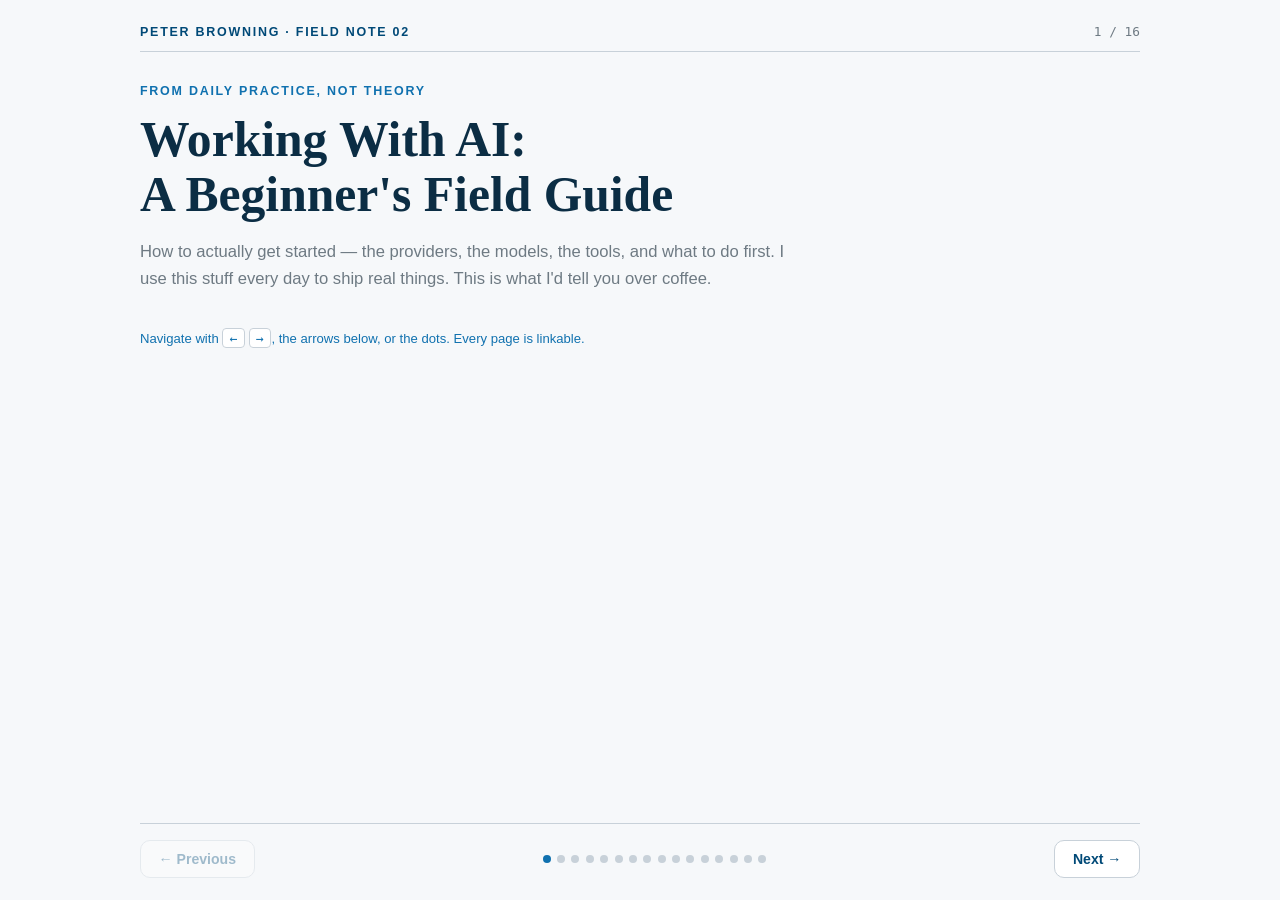
==== field-notes/ai-beginners-guide/index.html @ 6264107b "Publish Field Note 02: Working With AI — A Beginner's Field Guide Interactive 16-page deck (prev/nex" ====
<!DOCTYPE html>
<html lang="en">
<head>
<meta charset="utf-8">
<meta name="viewport" content="width=device-width, initial-scale=1">
<title>Working With AI: A Beginner's Field Guide — Peter Browning</title>
<meta name="description" content="How to actually get started with AI — providers, model tiers, tokens, apps vs IDEs, context, and a real vibe-coded example you can follow along with.">
<style>
  :root {
    /* infographic-decks skill palette */
    --blue-deep: #004977; --blue-ink: #0B2D44; --blue-mid: #123B5C;
    --blue-bright: #1071AF; --blue-wash: #E9F1F7;
    --gray-ink: #333B41; --gray-muted: #6E7A83; --gray-line: #DDE3E8;
    --gray-line-strong: #C8D1D9; --gray-soft: #F6F8FA; --white: #fff;
    --good-fg: #2F6C43; --good-bg: #EAF2EC; --bad-fg: #9C3B31; --bad-bg: #F7ECEA;
    --shadow: 0 18px 50px rgba(11,45,68,.1);
  }
  * { box-sizing: border-box; margin: 0; padding: 0; }
  body { font-family: "Segoe UI", "Helvetica Neue", Helvetica, Arial, sans-serif; color: var(--gray-ink); background: var(--gray-soft); min-height: 100vh; display: flex; flex-direction: column; }
  .concept-banner { background: var(--blue-deep); color: #fff; text-align: center; font-size: .72rem; letter-spacing: .12em; text-transform: uppercase; padding: .4rem; }
  .deck { flex: 1; display: flex; flex-direction: column; max-width: 1040px; width: 100%; margin: 0 auto; padding: 1.5rem 1.25rem 0; }
  .deck-head { display: flex; justify-content: space-between; align-items: baseline; border-bottom: 1px solid var(--gray-line-strong); padding-bottom: .75rem; }
  .deck-head .series { font-size: .78rem; letter-spacing: .14em; text-transform: uppercase; color: var(--blue-deep); font-weight: 600; }
  .deck-head .counter { font-family: Consolas, "SFMono-Regular", monospace; font-size: .8rem; color: var(--gray-muted); }
  .stage { flex: 1; position: relative; padding: 2rem 0 1.5rem; }
  .slide { display: none; animation: rise .35s ease; }
  .slide.active { display: block; }
  @keyframes rise { from { opacity: 0; transform: translateY(10px); } to { opacity: 1; transform: none; } }
  .kicker { font-size: .78rem; letter-spacing: .14em; text-transform: uppercase; color: var(--blue-bright); font-weight: 700; margin-bottom: .85rem; }
  h1 { font-family: Georgia, "Times New Roman", serif; font-size: clamp(2rem, 5vw, 3.1rem); line-height: 1.12; color: var(--blue-ink); max-width: 800px; }
  h2 { font-family: Georgia, "Times New Roman", serif; font-size: clamp(1.45rem, 3.2vw, 2.1rem); color: var(--blue-ink); margin-bottom: 1rem; }
  h3 { color: var(--blue-mid); font-size: 1rem; }
  p { line-height: 1.62; }
  .lede { font-size: 1.04rem; color: var(--gray-muted); max-width: 660px; margin-top: 1rem; }
  .body { font-size: .95rem; max-width: 680px; margin-top: .8rem; }
  .hint { margin-top: 2.2rem; font-size: .82rem; color: var(--blue-bright); }
  .hint kbd { border: 1px solid var(--gray-line-strong); border-radius: 4px; padding: .1rem .4rem; background: #fff; font-family: Consolas, monospace; }
  .aside { margin-top: 1.4rem; max-width: 680px; background: var(--blue-wash); border-left: 4px solid var(--blue-bright); border-radius: 0 10px 10px 0; padding: .95rem 1.15rem; font-size: .9rem; line-height: 1.6; }
  .placeholder { margin-top: 1.2rem; border: 2px dashed var(--gray-line-strong); border-radius: 10px; background: #fff; color: var(--gray-muted); font-size: .78rem; letter-spacing: .06em; text-transform: uppercase; text-align: center; padding: 2.2rem 1rem; max-width: 680px; }

  .agenda { display: grid; grid-template-columns: repeat(auto-fill, minmax(280px, 1fr)); gap: .6rem; margin-top: 1.4rem; list-style: none; }
  .agenda li { display: flex; gap: .7rem; align-items: baseline; background: #fff; border: 1px solid var(--gray-line); border-radius: 10px; padding: .7rem .85rem; font-size: .9rem; }
  .agenda .n { font-family: Consolas, monospace; color: var(--blue-bright); font-size: .78rem; }
  .badge { margin-left: auto; flex-shrink: 0; font-size: .62rem; letter-spacing: .08em; text-transform: uppercase; color: var(--blue-deep); background: var(--blue-wash); border-radius: 20px; padding: .2rem .55rem; font-weight: 700; }

  .cards { display: grid; grid-template-columns: repeat(auto-fit, minmax(220px, 1fr)); gap: .9rem; margin-top: 1.2rem; }
  .card { background: #fff; border: 1px solid var(--gray-line); border-radius: 12px; padding: 1.05rem 1.15rem; box-shadow: var(--shadow); }
  .card h3 { margin-bottom: .4rem; }
  .card p { font-size: .84rem; color: var(--gray-muted); line-height: 1.55; }
  .card .models { font-family: Consolas, monospace; font-size: .74rem; color: var(--blue-bright); margin-bottom: .5rem; }
  .card .ic { width: 30px; height: 30px; margin-bottom: .55rem; fill: none; stroke: var(--blue-deep); stroke-width: 1.7; stroke-linecap: round; stroke-linejoin: round; }
  .wordmark { display: inline-block; margin-bottom: .5rem; padding: .3rem .7rem; border-radius: 8px; font-weight: 800; font-size: .82rem; letter-spacing: .06em; }
  .wordmark.others { background: var(--blue-wash); color: var(--blue-deep); }
  .logo-img { display: block; margin: .45rem 0 .9rem; }
  .logo-img.anthropic { height: 16px; }
  .logo-img.openai { height: 27px; }

  .twocol { display: grid; grid-template-columns: 1fr 1fr; gap: 1.1rem; margin-top: 1.2rem; }
  @media (max-width: 720px) { .twocol { grid-template-columns: 1fr; } }
  .list-panel { background: #fff; border: 1px solid var(--gray-line); border-radius: 12px; padding: 1rem 1.2rem; }
  .list-panel h3 { margin-bottom: .6rem; }
  .list-panel ul { margin-left: 1.05rem; }
  .list-panel li { font-size: .87rem; line-height: 1.55; margin-bottom: .5rem; }

  table.tiers { width: 100%; max-width: 760px; margin-top: 1.2rem; border-collapse: collapse; background: #fff; border-radius: 12px; overflow: hidden; box-shadow: var(--shadow); }
  .tiers th, .tiers td { padding: .75rem .9rem; text-align: left; font-size: .86rem; border-bottom: 1px solid var(--gray-line); }
  .tiers th { background: var(--blue-ink); color: #fff; font-size: .74rem; letter-spacing: .08em; text-transform: uppercase; }
  .tiers td:first-child { font-weight: 700; color: var(--blue-mid); white-space: nowrap; }
  .tiers .m { font-family: Consolas, monospace; font-size: .8rem; }
  .tiers small { display: block; color: var(--gray-muted); font-size: .72rem; margin-top: .15rem; }

  .gauges { display: grid; grid-template-columns: repeat(3, 1fr); gap: 1rem; max-width: 700px; margin-top: 1.4rem; }
  @media (max-width: 640px) { .gauges { grid-template-columns: 1fr; } }
  .gauge { background: #fff; border: 1px solid var(--gray-line); border-radius: 12px; padding: 1rem; text-align: center; }
  .gauge .bar { height: 10px; border-radius: 6px; background: var(--gray-line); overflow: hidden; margin: .7rem 0 .5rem; }
  .gauge .bar i { display: block; height: 100%; background: var(--blue-bright); }
  .gauge strong { font-size: .88rem; color: var(--blue-mid); }
  .gauge small { color: var(--gray-muted); font-size: .74rem; }

  .plans { display: grid; grid-template-columns: 1fr 1fr; gap: 1.1rem; margin-top: 1.3rem; max-width: 760px; }
  @media (max-width: 680px) { .plans { grid-template-columns: 1fr; } }
  .plan-col { background: #fff; border: 1px solid var(--gray-line); border-radius: 14px; overflow: hidden; box-shadow: var(--shadow); }
  .plan-col > header { background: var(--blue-ink); color: #fff; padding: .65rem 1.1rem; font-weight: 700; font-size: .9rem; }
  .plan { display: flex; justify-content: space-between; align-items: baseline; gap: .8rem; padding: .85rem 1.1rem; border-top: 1px solid var(--gray-line); }
  .plan:first-of-type { border-top: none; }
  .plan .nm { font-weight: 700; color: var(--blue-mid); font-size: .9rem; }
  .plan .nm small { display: block; font-weight: 400; color: var(--gray-muted); font-size: .74rem; margin-top: .1rem; }
  .plan .pr { font-family: Georgia, serif; font-size: 1.3rem; color: var(--blue-deep); white-space: nowrap; }
  .plan .pr small { font-size: .7rem; color: var(--gray-muted); font-family: "Segoe UI", sans-serif; }
  .plan.hot { background: var(--blue-wash); }
  .plans-cap { max-width: 760px; margin-top: .6rem; color: var(--gray-muted); font-size: .74rem; }

  .ide { max-width: 720px; margin-top: 1.3rem; border: 1px solid var(--gray-line-strong); border-radius: 12px; overflow: hidden; background: #fff; box-shadow: var(--shadow); font-size: .72rem; }
  .ide-bar { display: flex; align-items: center; gap: .45rem; background: var(--blue-ink); padding: .5rem .8rem; color: #B9CBD9; }
  .ide-bar i { width: 10px; height: 10px; border-radius: 50%; background: #3E5A73; }
  .ide-bar span { margin-left: .4rem; }
  .ide-body { display: grid; grid-template-columns: 130px 1fr 190px; min-height: 210px; }
  @media (max-width: 680px) { .ide-body { grid-template-columns: 1fr; } }
  .ide-side { background: var(--gray-soft); border-right: 1px solid var(--gray-line); padding: .7rem; }
  .ide-side b { display: block; color: var(--gray-muted); font-size: .62rem; letter-spacing: .08em; margin-bottom: .5rem; }
  .ide-side i { display: block; height: 8px; border-radius: 4px; background: var(--gray-line-strong); margin-bottom: .45rem; }
  .ide-code { padding: .8rem .9rem; }
  .ide-code i { display: block; height: 8px; border-radius: 4px; margin-bottom: .5rem; background: var(--gray-line); }
  .ide-code i.b { background: var(--blue-bright); opacity: .55; }
  .ide-code i.d { background: var(--blue-deep); opacity: .45; }
  .ide-ai { border-left: 1px solid var(--gray-line); padding: .7rem .8rem; background: var(--blue-wash); }
  .ide-ai b { display: block; color: var(--blue-deep); font-size: .64rem; letter-spacing: .08em; margin-bottom: .55rem; }
  .ide-ai .bub { border-radius: 8px; padding: .45rem .55rem; font-size: .66rem; line-height: 1.45; margin-bottom: .45rem; background: #fff; border: 1px solid var(--gray-line); }
  .ide-ai .bub.you { background: var(--blue-deep); color: #fff; border: none; }
  .ide-cap { max-width: 720px; margin-top: .55rem; color: var(--gray-muted); font-size: .74rem; }

  .proscons { display: grid; grid-template-columns: 1fr 1fr; gap: 1.1rem; margin-top: 1.2rem; }
  @media (max-width: 720px) { .proscons { grid-template-columns: 1fr; } }
  .pc { background: #fff; border: 1px solid var(--gray-line); border-radius: 12px; overflow: hidden; }
  .pc header { background: var(--blue-ink); color: #fff; padding: .6rem 1rem; font-size: .85rem; font-weight: 700; }
  .pc ul { list-style: none; padding: .8rem 1rem; }
  .pc li { font-size: .84rem; line-height: 1.5; padding-left: 1.2rem; position: relative; margin-bottom: .45rem; }
  .pc li.plus::before { content: "+"; position: absolute; left: 0; color: var(--good-fg); font-weight: 800; }
  .pc li.minus::before { content: "−"; position: absolute; left: 0; color: var(--bad-fg); font-weight: 800; }

  .check { list-style: none; margin-top: 1.3rem; max-width: 640px; counter-reset: c; }
  .check li { counter-increment: c; display: flex; gap: .9rem; align-items: flex-start; background: #fff; border: 1px solid var(--gray-line); border-radius: 12px; padding: .9rem 1.05rem; margin-bottom: .6rem; }
  .check li::before { content: counter(c); flex-shrink: 0; width: 1.7rem; height: 1.7rem; border-radius: 50%; background: var(--blue-deep); color: #fff; display: grid; place-items: center; font-size: .82rem; font-weight: 700; }
  .check strong { display: block; font-size: .92rem; color: var(--blue-mid); }
  .check small { color: var(--gray-muted); font-size: .8rem; line-height: 1.5; }

  .demo { display: grid; grid-template-columns: 1fr 1fr; gap: 1rem; margin-top: 1.2rem; }
  @media (max-width: 760px) { .demo { grid-template-columns: 1fr; } }
  .prompt-box { border-radius: 12px; border: 1px solid var(--gray-line); background: #fff; overflow: hidden; }
  .prompt-box header { padding: .55rem .9rem; font-size: .72rem; letter-spacing: .1em; text-transform: uppercase; font-weight: 700; }
  .prompt-box.weak header { background: var(--bad-bg); color: var(--bad-fg); }
  .prompt-box.strong header { background: var(--good-bg); color: var(--good-fg); }
  .prompt-box .msg { padding: .75rem .95rem; font-size: .84rem; line-height: 1.55; border-top: 1px solid var(--gray-line); }
  .prompt-box .msg.user { font-family: Consolas, monospace; background: var(--gray-soft); font-size: .78rem; }
  .prompt-box .msg .who { display: block; font-size: .64rem; letter-spacing: .1em; text-transform: uppercase; color: var(--gray-muted); margin-bottom: .3rem; }
  .annot { font-size: .78rem; color: var(--blue-bright); padding: .5rem .95rem .8rem; }

  .doorways { display: grid; grid-template-columns: 1fr 1fr; gap: 1rem; margin-top: 1.4rem; }
  @media (max-width: 720px) { .doorways { grid-template-columns: 1fr; } }
  .doorway { background: var(--blue-ink); color: #fff; border-radius: 14px; padding: 1.15rem 1.3rem; }
  .doorway .tag { font-size: .62rem; letter-spacing: .12em; text-transform: uppercase; color: #9fc1d8; }
  .doorway h3 { color: #fff; margin: .3rem 0 .4rem; }
  .doorway p { font-size: .84rem; line-height: 1.55; color: #d3dfe8; }
  .doorway .go { display: inline-block; margin-top: .55rem; color: #fff; font-weight: 700; font-size: .82rem; text-decoration: none; border-bottom: 1px solid var(--blue-bright); }

  .deck-nav { display: flex; align-items: center; justify-content: space-between; gap: 1rem; padding: 1rem 0 1.4rem; border-top: 1px solid var(--gray-line-strong); }
  .deck-nav button { font: inherit; font-size: .88rem; font-weight: 600; color: var(--blue-deep); background: #fff; border: 1px solid var(--gray-line-strong); border-radius: 10px; padding: .6rem 1.1rem; cursor: pointer; }
  .deck-nav button:hover { border-color: var(--blue-bright); }
  .deck-nav button:disabled { opacity: .35; cursor: default; }
  .dots { display: flex; gap: .4rem; flex-wrap: wrap; }
  .dots i { width: 8px; height: 8px; border-radius: 50%; background: var(--gray-line-strong); cursor: pointer; }
  .dots i.on { background: var(--blue-bright); }
</style>
</head>
<body>

<div class="deck">
  <div class="deck-head">
    <span class="series"><a href="/" style="color:inherit;text-decoration:none;">Peter Browning</a> · Field Note 02</span>
    <span class="counter"><span id="cur">1</span> / <span id="total">13</span></span>
  </div>

  <div class="stage">

    <!-- 1 · Cover -->
    <section class="slide active">
      <div class="kicker">From daily practice, not theory</div>
      <h1>Working With AI:<br>A Beginner's Field Guide</h1>
      <p class="lede">How to actually get started — the providers, the models, the tools,
      and what to do first. I use this stuff every day to ship real things. This is
      what I'd tell you over coffee.</p>
      <p class="hint">Navigate with <kbd>←</kbd> <kbd>→</kbd>, the arrows below, or the dots. Every page is linkable.</p>
    </section>

    <!-- 2 · Who this is for -->
    <section class="slide">
      <div class="kicker">Before we start</div>
      <h2>Who this is for</h2>
      <p class="body">Unless you've been living under a rock, you already know roughly
      what AI and large language models are. We're skipping that. This guide is about
      <strong>getting started</strong>: maybe you're a product owner who wants to learn
      to vibe code, or you're just curious whether AI can take a few routine chores off
      your plate. Providers, models, tools, first steps — covered.</p>
      <div class="aside">
        Fair warning: this is my experience, not a certification. I'm not a pro — I'm a
        product guy who started using AI daily and ended up shipping real software with
        it. I'm writing down what I learned because the answer to "where do I start?"
        shouldn't take months to find. It took me months.
      </div>
    </section>

    <!-- 2b · The map -->
    <section class="slide">
      <div class="kicker">What's ahead</div>
      <h2>The map</h2>
      <p class="lede">Eleven short topics, ending with a real worked example. Four of them
      open doors to deeper dives — published separately as this series grows.</p>
      <ul class="agenda">
        <li><span class="n">01</span> What can you even do with AI?</li>
        <li><span class="n">02</span> What I've personally used it for</li>
        <li><span class="n">03</span> Providers &amp; their apps</li>
        <li><span class="n">04</span> Models come in tiers</li>
        <li><span class="n">05</span> Tokens are the gasoline</li>
        <li><span class="n">06</span> What it costs to play</li>
        <li><span class="n">07</span> The app, or the toolbox (IDE)</li>
        <li><span class="n">08</span> What you need to start</li>
        <li><span class="n">09</span> Context is the whole game <span class="badge">deep dive</span></li>
        <li><span class="n">10</span> The operator matters more <span class="badge">deep dive ×2</span></li>
        <li><span class="n">11</span> Vibe coding — with a real example <span class="badge">deep dive</span></li>
      </ul>
    </section>

    <!-- 3 · What can you do -->
    <section class="slide">
      <div class="kicker">The obvious first question</div>
      <h2>"What can I even do with AI?"</h2>
      <div class="cards">
        <div class="card">
          <svg class="ic" viewBox="0 0 24 24"><rect x="3" y="4" width="18" height="16" rx="2"/><path d="M3 9h18M7 6.5h.01M10 6.5h.01"/></svg>
          <h3>Build your own app or website</h3><p>From a simple page to genuinely complex software — without waiting on anyone.</p></div>
        <div class="card">
          <svg class="ic" viewBox="0 0 24 24"><rect x="5" y="7" width="14" height="11" rx="2"/><path d="M9 11h.01M15 11h.01M9 15h6M12 7V4M8 4h8"/></svg>
          <h3>Create agents with skills</h3><p>Teach AI your rules and let it run specific, complex tasks on its own.</p></div>
        <div class="card">
          <svg class="ic" viewBox="0 0 24 24"><path d="M4 20V10M10 20V4M16 20v-8M21 20H3"/></svg>
          <h3>Analysis and decks</h3><p>Detailed analysis, drafted documents, and presentation decks with precision.</p></div>
        <div class="card">
          <svg class="ic" viewBox="0 0 24 24"><path d="M3 12a9 9 0 1 0 3-6.7M3 4v5h5"/></svg>
          <h3>Automate the routine</h3><p>The small recurring stuff you do every week is exactly what it eats first.</p></div>
      </div>
      <p class="body">The possibilities really are endless. All you need is an idea and
      some curiosity, and you can get good at this faster than you'd expect.</p>
    </section>

    <!-- 4 · What I've used it for -->
    <section class="slide">
      <div class="kicker">Receipts</div>
      <h2>What I've personally used it for</h2>
      <div class="twocol">
        <div class="list-panel">
          <h3>At work</h3>
          <ul>
            <li>Working, near-production-grade prototypes in <strong>days</strong> — instead of waiting months for engineering capacity just to get real user feedback</li>
            <li>Live experiments on complex use cases in user-facing apps</li>
            <li>Automated software release notes straight from Jira tickets</li>
            <li>An agent that writes Jira stories off a prototype</li>
            <li>An estimator agent that sizes new work against similar completed work</li>
            <li>Interactive presentations and training guides you can attach to an email</li>
            <li>Reverse-engineering legacy logic and calculations — saving real development time</li>
          </ul>
        </div>
        <div class="list-panel">
          <h3>At home</h3>
          <ul>
            <li>Built <strong>FlowIt</strong>, a personal product-ops app that keeps me focused on what actually matters</li>
            <li>Built and shipped <strong>Exile Forge</strong>, a live game-economy advisor with real market data</li>
            <li>This guide you're reading — built with the same AI it teaches</li>
          </ul>
        </div>
      </div>
      <p class="body">None of that required me to be an engineer. And honestly? It's
      <em>easy</em> to get started. That's the part people don't believe until they try.</p>
    </section>

    <!-- 5 · Providers -->
    <section class="slide">
      <div class="kicker">The players</div>
      <h2>Two core providers, plus a chasing pack</h2>
      <div class="cards">
        <div class="card"><img class="logo-img anthropic" src="assets/anthropic-logo.svg" alt="Anthropic"><div class="models">app: Claude</div><p>One of the two core players. Their models power everything I've built this year.</p></div>
        <div class="card"><img class="logo-img openai" src="assets/openai-logo.svg" alt="OpenAI"><div class="models">app: ChatGPT</div><p>The other core player, and the household name most people meet first.</p></div>
        <div class="card"><span class="wordmark others">+ THE FIELD</span><h3>The second bucket</h3><div class="models">Google Gemini · xAI Grok</div><p>Capable and improving fast — just not where I'd point a beginner today.</p></div>
      </div>
      <div class="aside">
        The competition from China is real, too: Moonshot's open-weights
        <strong>Kimi K3</strong> debuted at #3 on the leaderboards this summer, right
        behind the two US frontier models. Worth knowing; not where you start.
      </div>
      <p class="body">Both camps have fans who will lobby you hard. Both are highly
      capable, with their own pros and cons. My recommendation: <strong>just pick
      one.</strong> If you get into it, try the other. Maybe you keep both, maybe one
      wins you over. Either way they update constantly, so a little curiosity about
      what's new goes a long way. This guide focuses on these two.</p>
    </section>

    <!-- 6 · Model tiers -->
    <section class="slide">
      <div class="kicker">Not all models are equal</div>
      <h2>Models come in tiers</h2>
      <p class="body">Every provider ships a lineup, and it helps to know the shape of it.
      Oversimplifying on purpose: there's a <strong>frontier</strong> model (the premier
      brain), a <strong>mid-tier</strong>, and <strong>efficient</strong> models for
      everyday work. Different tools for different jobs — the smaller ones are still
      highly capable.</p>
      <table class="tiers">
        <tr><th>Tier</th><th>Anthropic</th><th>OpenAI</th></tr>
        <tr>
          <td>Frontier</td>
          <td class="m">Fable 5<small>Mythos 5 is its restricted-access sibling — same underlying model, available only to approved organizations</small></td>
          <td class="m">GPT-5.6 Sol</td>
        </tr>
        <tr><td>Mid-tier</td><td class="m">Opus</td><td class="m">GPT-5.6 Terra</td></tr>
        <tr><td>Everyday / fast</td><td class="m">Sonnet · Haiku</td><td class="m">GPT-5.6 Luna</td></tr>
      </table>
      <p class="body"><small style="color:var(--gray-muted)">Accurate as of August 2026.
      The names on this table will age; the tier idea won't.</small></p>
    </section>

    <!-- 7 · Tokens -->
    <section class="slide">
      <div class="kicker">Why the tiers matter</div>
      <h2>Tokens are the gasoline</h2>
      <p class="body">Think of it like gas in a car: more horsepower usually burns more
      fuel. Same deal with AI. Bigger models need more compute, which means more energy,
      which means more cost. The unit you're burning is called a <strong>token</strong>,
      and you spend them every time you use AI. Frontier models chew through your plan's
      limits much faster than the everyday ones.</p>
      <div class="gauges">
        <div class="gauge"><strong>Everyday model</strong><div class="bar"><i style="width:22%"></i></div><small>Sips tokens. Great daily driver.</small></div>
        <div class="gauge"><strong>Mid-tier</strong><div class="bar"><i style="width:55%"></i></div><small>More muscle, moderate burn.</small></div>
        <div class="gauge"><strong>Frontier</strong><div class="bar"><i style="width:92%"></i></div><small>The V8. Save it for hard problems.</small></div>
      </div>
      <p class="body">Knowing how much horsepower the job actually needs is how you get
      things done efficiently. That's genuinely all you need to know for now — the rest
      comes with use.</p>
    </section>

    <!-- 8 · Plans -->
    <section class="slide">
      <div class="kicker">The money question</div>
      <h2>What it costs to play</h2>
      <p class="body">Both providers run subscriptions. There's a free tier, but if you
      want to do anything meaningful, the real starting line is the
      <strong>$20/month plan</strong>. Plans scale up to around $200 for max tiers —
      that's for heavy, daily users. For 90% of people, $20 is all you need.</p>
      <div class="plans">
        <div class="plan-col">
          <header>Claude (Anthropic)</header>
          <div class="plan hot"><span class="nm">Pro<small>Start here — the everyday plan</small></span><span class="pr">$20<small>/mo</small></span></div>
          <div class="plan"><span class="nm">Max<small>Heavy, daily users only</small></span><span class="pr">$100–200<small>/mo</small></span></div>
        </div>
        <div class="plan-col">
          <header>ChatGPT (OpenAI)</header>
          <div class="plan hot"><span class="nm">Plus<small>Start here — the everyday plan</small></span><span class="pr">$20<small>/mo</small></span></div>
          <div class="plan"><span class="nm">Pro<small>Heavy, daily users only</small></span><span class="pr">$200<small>/mo</small></span></div>
        </div>
      </div>
      <p class="plans-cap">Prices verified August 2026 — both providers also have free tiers worth trying first. Check their current pricing pages before subscribing.</p>
      <p class="body">Twenty bucks for a tireless assistant that can code, analyze, and
      draft. I've spent more on worse.</p>
    </section>

    <!-- 9 · App vs IDE -->
    <section class="slide">
      <div class="kicker">Two ways in</div>
      <h2>The app, or the toolbox</h2>
      <p class="body">The chat apps — Claude and ChatGPT — are one way in, and where most
      people should start. But here's where it gets a little techy. Developers live in
      something called an <strong>IDE</strong> — an integrated development environment.
      If you passed a pickup truck with a toolbox on the back, you'd guess there's a
      hammer, a drill, and a level inside. An IDE is that toolbox for building software:
      one app that gathers the tools, including direct connections to AI models from
      every provider. The most common one is VS Code.</p>
      <div class="ide" role="img" aria-label="Schematic of an IDE: file explorer, code editor, and an AI assistant panel side by side">
        <div class="ide-bar"><i></i><i></i><i></i><span>my-first-app — IDE (e.g. VS Code)</span></div>
        <div class="ide-body">
          <div class="ide-side"><b>FILES</b><i style="width:80%"></i><i style="width:65%"></i><i style="width:72%"></i><i style="width:50%"></i><i style="width:60%"></i></div>
          <div class="ide-code">
            <i class="d" style="width:38%"></i><i style="width:72%"></i><i class="b" style="width:55%"></i><i style="width:64%"></i>
            <i class="b" style="width:47%"></i><i style="width:30%"></i><i class="d" style="width:52%"></i><i style="width:68%"></i><i class="b" style="width:41%"></i>
          </div>
          <div class="ide-ai">
            <b>AI ASSISTANT</b>
            <div class="bub you">Add a dark mode toggle to the settings page</div>
            <div class="bub">Done — added the toggle and wired it to save the preference. Want me to run the tests?</div>
          </div>
        </div>
      </div>
      <p class="ide-cap">Schematic, not a screenshot: your files on the left, your code in the middle, and the AI working alongside — all in one app.</p>
      <div class="proscons">
        <div class="pc">
          <header>Native apps (Claude, ChatGPT)</header>
          <ul>
            <li class="plus">Easiest possible start — sign up and go</li>
            <li class="plus">Chat, coding, and cowork features in one place</li>
            <li class="plus">Most polished experience</li>
            <li class="minus">Less control over how things connect</li>
          </ul>
        </div>
        <div class="pc">
          <header>IDE route (e.g. VS Code + models)</header>
          <ul>
            <li class="plus">Often the sanctioned path inside big companies where native apps are blocked</li>
            <li class="plus">Pick and switch models from any provider</li>
            <li class="plus">Grows with you as projects get serious</li>
            <li class="minus">More setup, steeper learning curve</li>
          </ul>
        </div>
      </div>
      <p class="body">Learning from home? Start with the native app. Sitting inside a
      Fortune 500 with security restrictions? The IDE route may be your only option.
      Learning both paths pays off over time.</p>
    </section>

    <!-- 10 · What you need -->
    <section class="slide">
      <div class="kicker">The whole barrier to entry</div>
      <h2>What you need to start</h2>
      <ol class="check">
        <li><div><strong>A computer</strong><small>Any modern desktop or laptop with decent RAM and an SSD. Nothing high-end — the models do their work in the cloud, not on your machine.</small></div></li>
        <li><div><strong>A $20 subscription</strong><small>Claude or ChatGPT. Flip a coin if you have to; you can switch later.</small></div></li>
        <li><div><strong>The app</strong><small>The provider's own app to start. An IDE later, if and when you get techy.</small></div></li>
        <li><div><strong>An idea</strong><small>The only genuinely required hardware. A real, small annoyance in your week works better than a grand vision.</small></div></li>
      </ol>
    </section>

    <!-- 11 · Prompting / context -->
    <section class="slide">
      <div class="kicker">The skill itself</div>
      <h2>Context is the whole game</h2>
      <p class="body">Feed the model a lazy prompt and it will do its best to guess what
      you meant. People are surprised by how good the guessing is. They're a lot more
      surprised when the guessing <em>stops</em> — and that's what context does. Think of
      context as an arrow: you want it pointed straight at the target. The more relevant
      context you give, the more accurate the shot.</p>
      <div class="demo">
        <div class="prompt-box weak">
          <header>Asking cold</header>
          <div class="msg user"><span class="who">You</span>make my resume better</div>
          <div class="msg"><span class="who">AI</span>Ten generic resume tips that apply to every human alive. Polite, fluent, useless.</div>
          <div class="annot">The model isn't bad — it's guessing, because you made it guess.</div>
        </div>
        <div class="prompt-box strong">
          <header>Pointing the arrow</header>
          <div class="msg user"><span class="who">You</span>Here's my resume [pasted] and the job posting [pasted]. 12 years in product. Rewrite my summary and top 3 bullets to match what this role asks for. Keep only numbers I can defend. Cut every buzzword.</div>
          <div class="msg"><span class="who">AI</span>A focused rewrite in your own vocabulary, mapped to that posting's actual requirements.</div>
          <div class="annot">Same model. The context did the work — and fewer do-overs means fewer tokens, which means it's cheaper too.</div>
        </div>
      </div>
      <div class="aside">One warning: you can overdo it. Dumping everything you've ever
      written on the model muddies the aim. Enough context to point the arrow — not the
      whole quiver.</div>
    </section>

    <!-- 12 · The operator -->
    <section class="slide">
      <div class="kicker">The part nobody tells beginners</div>
      <h2>The operator matters more than the model</h2>
      <p class="body">The models are great. The person operating them matters more. Two
      people with the same $20 subscription get wildly different results, and the gap is
      operator skill: knowing what to hand the model, when to trust the output, and when
      to check it. That skill compounds — and it goes further than prompts. Eventually
      you can teach the AI your rules and your domain: standing instructions called
      <strong>skills</strong>, and <strong>agents</strong> that run whole jobs with them.
      That's how the model goes from guessing at your world to working in it.</p>
      <div class="doorways">
        <div class="doorway">
          <span class="tag">Deep dive · next in this series</span>
          <h3>Agents &amp; Skills</h3>
          <p>Teaching AI your rules, then letting it run whole jobs — with real examples from my own setup.</p>
          <a class="go" href="#">Coming next →</a>
        </div>
        <div class="doorway">
          <span class="tag">Deep dive · in progress</span>
          <h3>The Operator Ladder</h3>
          <p>The levels of working with AI, from prompt-and-wait to running a fleet — and how to climb.</p>
          <a class="go" href="#">Coming soon →</a>
        </div>
      </div>
    </section>

    <!-- 13 · Vibe coding -->
    <section class="slide">
      <div class="kicker">The term you keep hearing</div>
      <h2>Vibe coding — what is it?</h2>
      <p class="body">Vibe coding is using natural language — plain English — to get
      AI to produce software, analysis, or some other finished output. No syntax, no
      programming background. You describe what you want; the AI builds it; you react
      and refine. You can vibe code an app, a slide deck, a dashboard, or an agent
      that reads your email once a day and sends you a recap.</p>
      <div class="aside">Everything you've read in this guide feeds it: pick the right
      model tier for the job, hand over real context, and iterate like an operator.
      Vibe coding is just those habits pointed at building something.</div>
      <p class="body">So now that you know what it is — let's put all of this into
      practice, for real, on the next page.</p>
    </section>

    <!-- 14 · Vibe coding example -->
    <section class="slide">
      <div class="kicker">Put it all to practice</div>
      <h2>A real vibe-coded example, start to finish</h2>
      <div class="demo" style="grid-template-columns: 1fr;">
        <div class="prompt-box strong">
          <header>Step 1 — the ask (one well-aimed prompt)</header>
          <div class="msg user"><span class="who">You</span>Here's a spreadsheet of my last 12 months of spending [attached: sample-spend.csv]. Analyze the spend patterns — totals by category, month-to-month trends, anything unusual. Then build a one-page dashboard with the top metrics, two simple charts, and 3–4 insights written in plain English. Keep it readable on my phone.</div>
          <div class="annot">Notice what's in there: the data itself, the specific analysis wanted, the exact deliverable, and a constraint. The arrow is pointed.</div>
        </div>
      </div>
      <p class="body"><strong>Step 2 — the AI works.</strong> It reads the file, computes
      totals and trends, finds the stories in the numbers, and writes a working web page.
      No code from you at any point. A few minutes, start to finish.</p>
      <p class="body"><strong>Step 3 — the output.</strong> This is the actual result,
      live, built from that exact prompt and spreadsheet — scroll it, hover the charts:</p>
      <iframe src="assets/vibe-dashboard-sample.html" title="The vibe-coded spending dashboard — actual output"
        style="width:100%; height:460px; border:1px solid var(--gray-line-strong); border-radius:12px; background:#fff; margin-top:.6rem;"></iframe>
      <p class="body"><a href="assets/vibe-dashboard-sample.html" target="_blank" rel="noreferrer" style="color:var(--blue-bright); font-weight:600;">Open the dashboard full size ↗</a>
      &nbsp;·&nbsp; It found the story on its own: subscriptions quietly crept up 58% in a year.
      That's vibe coding.</p>
      <div class="aside">Full disclosure: this is the exact example a peer showed me six
      months ago — the demo that got me started, the one I wrote about in my first Field
      Note. If it does for you what it did for me, this guide paid for itself.</div>
    </section>

    <!-- 15 · Start this week -->
    <section class="slide">
      <div class="kicker">That's it. Go.</div>
      <h2>Start this week</h2>
      <p class="body">A computer you already own, twenty dollars, an app, and one real
      idea. Pick a small, genuine annoyance in your week and point the AI at it. You'll
      learn more in one honest attempt than in a month of reading about it — this guide
      included.</p>
      <div class="aside">
        More in this series as it grows: Agents &amp; Skills, The Operator Ladder, and
        how I built an AI product that has to show its receipts. All at
        <strong>petebrowning.com</strong> — and I'm always up for comparing notes on
        LinkedIn.
      </div>
    </section>
  </div>

  <div class="deck-nav">
    <button id="prev" type="button">← Previous</button>
    <div class="dots" id="dots"></div>
    <button id="next" type="button">Next →</button>
  </div>
</div>

<script>
  const slides = [...document.querySelectorAll('.slide')];
  const dots = document.getElementById('dots');
  slides.forEach((_, i) => {
    const d = document.createElement('i');
    d.addEventListener('click', () => show(i));
    dots.appendChild(d);
  });
  let idx = Math.min(slides.length - 1, Math.max(0, (parseInt(location.hash.slice(6)) || 1) - 1));
  function show(i) {
    idx = Math.min(slides.length - 1, Math.max(0, i));
    slides.forEach((s, j) => s.classList.toggle('active', j === idx));
    [...dots.children].forEach((d, j) => d.classList.toggle('on', j === idx));
    document.getElementById('cur').textContent = idx + 1;
    document.getElementById('prev').disabled = idx === 0;
    document.getElementById('next').disabled = idx === slides.length - 1;
    history.replaceState(null, '', '#page-' + (idx + 1));
  }
  document.getElementById('total').textContent = slides.length;
  document.getElementById('prev').addEventListener('click', () => show(idx - 1));
  document.getElementById('next').addEventListener('click', () => show(idx + 1));
  document.addEventListener('keydown', (e) => {
    if (e.key === 'ArrowRight') show(idx + 1);
    if (e.key === 'ArrowLeft') show(idx - 1);
  });
  show(idx);
</script>
</body>
</html>
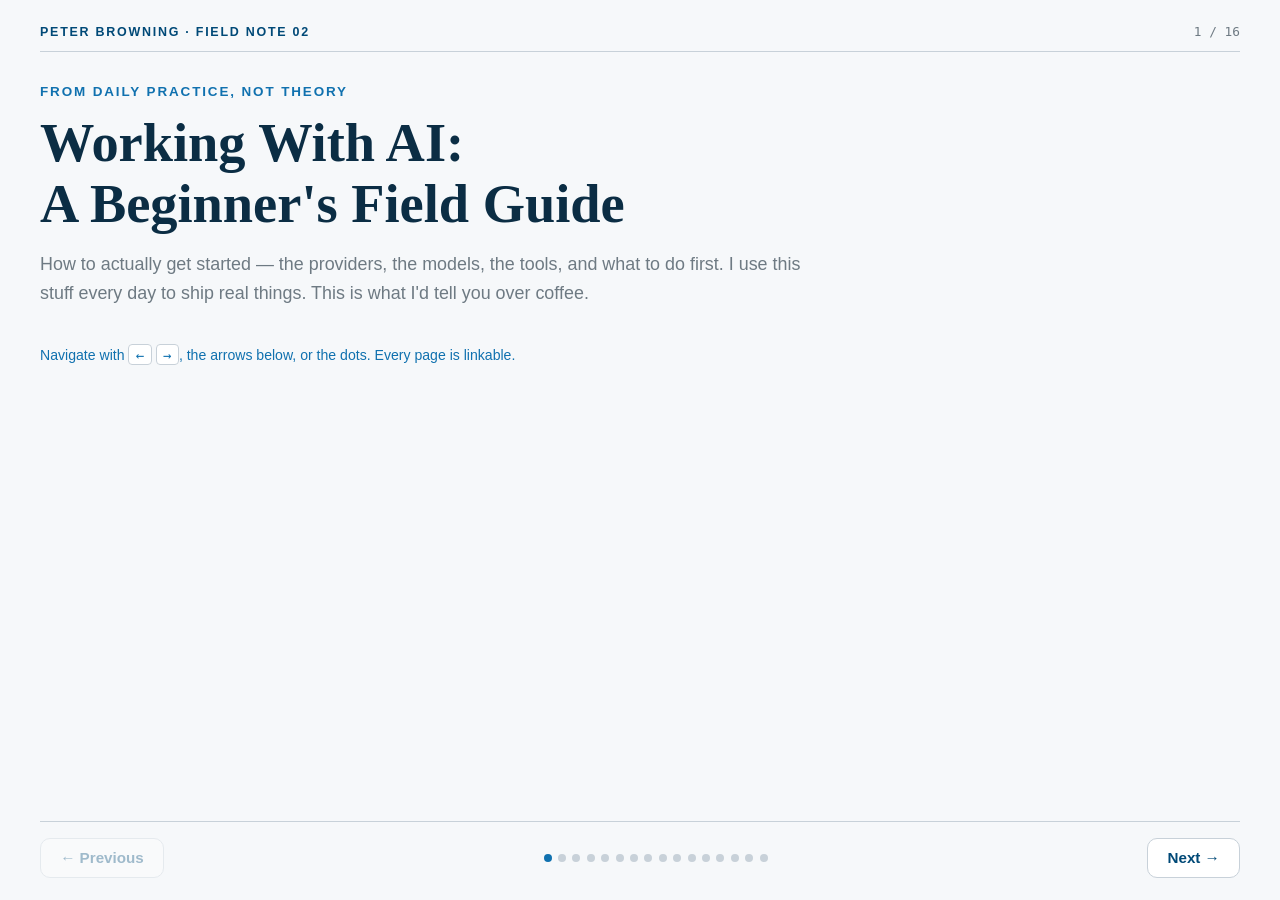
==== commit d4023876: "Field Note 02: larger type and full-width layout on desktop Presentation-only pass, no content chang" ====
--- a/field-notes/ai-beginners-guide/index.html
+++ b/field-notes/ai-beginners-guide/index.html
@@ -18,7 +18,7 @@
   * { box-sizing: border-box; margin: 0; padding: 0; }
   body { font-family: "Segoe UI", "Helvetica Neue", Helvetica, Arial, sans-serif; color: var(--gray-ink); background: var(--gray-soft); min-height: 100vh; display: flex; flex-direction: column; }
   .concept-banner { background: var(--blue-deep); color: #fff; text-align: center; font-size: .72rem; letter-spacing: .12em; text-transform: uppercase; padding: .4rem; }
-  .deck { flex: 1; display: flex; flex-direction: column; max-width: 1040px; width: 100%; margin: 0 auto; padding: 1.5rem 1.25rem 0; }
+  .deck { flex: 1; display: flex; flex-direction: column; max-width: 1240px; width: 100%; margin: 0 auto; padding: 1.5rem 1.25rem 0; }
   .deck-head { display: flex; justify-content: space-between; align-items: baseline; border-bottom: 1px solid var(--gray-line-strong); padding-bottom: .75rem; }
   .deck-head .series { font-size: .78rem; letter-spacing: .14em; text-transform: uppercase; color: var(--blue-deep); font-weight: 600; }
   .deck-head .counter { font-family: Consolas, "SFMono-Regular", monospace; font-size: .8rem; color: var(--gray-muted); }
@@ -26,28 +26,28 @@
   .slide { display: none; animation: rise .35s ease; }
   .slide.active { display: block; }
   @keyframes rise { from { opacity: 0; transform: translateY(10px); } to { opacity: 1; transform: none; } }
-  .kicker { font-size: .78rem; letter-spacing: .14em; text-transform: uppercase; color: var(--blue-bright); font-weight: 700; margin-bottom: .85rem; }
-  h1 { font-family: Georgia, "Times New Roman", serif; font-size: clamp(2rem, 5vw, 3.1rem); line-height: 1.12; color: var(--blue-ink); max-width: 800px; }
-  h2 { font-family: Georgia, "Times New Roman", serif; font-size: clamp(1.45rem, 3.2vw, 2.1rem); color: var(--blue-ink); margin-bottom: 1rem; }
-  h3 { color: var(--blue-mid); font-size: 1rem; }
+  .kicker { font-size: .84rem; letter-spacing: .14em; text-transform: uppercase; color: var(--blue-bright); font-weight: 700; margin-bottom: .85rem; }
+  h1 { font-family: Georgia, "Times New Roman", serif; font-size: clamp(2.2rem, 5vw, 3.4rem); line-height: 1.12; color: var(--blue-ink); max-width: 900px; }
+  h2 { font-family: Georgia, "Times New Roman", serif; font-size: clamp(1.6rem, 3.2vw, 2.35rem); color: var(--blue-ink); margin-bottom: 1rem; }
+  h3 { color: var(--blue-mid); font-size: 1.08rem; }
   p { line-height: 1.62; }
-  .lede { font-size: 1.04rem; color: var(--gray-muted); max-width: 660px; margin-top: 1rem; }
-  .body { font-size: .95rem; max-width: 680px; margin-top: .8rem; }
-  .hint { margin-top: 2.2rem; font-size: .82rem; color: var(--blue-bright); }
+  .lede { font-size: clamp(1.05rem, 1.4vw, 1.2rem); color: var(--gray-muted); max-width: 780px; margin-top: 1rem; }
+  .body { font-size: clamp(1rem, 1.2vw, 1.08rem); max-width: 800px; margin-top: .8rem; }
+  .hint { margin-top: 2.2rem; font-size: .88rem; color: var(--blue-bright); }
   .hint kbd { border: 1px solid var(--gray-line-strong); border-radius: 4px; padding: .1rem .4rem; background: #fff; font-family: Consolas, monospace; }
-  .aside { margin-top: 1.4rem; max-width: 680px; background: var(--blue-wash); border-left: 4px solid var(--blue-bright); border-radius: 0 10px 10px 0; padding: .95rem 1.15rem; font-size: .9rem; line-height: 1.6; }
-  .placeholder { margin-top: 1.2rem; border: 2px dashed var(--gray-line-strong); border-radius: 10px; background: #fff; color: var(--gray-muted); font-size: .78rem; letter-spacing: .06em; text-transform: uppercase; text-align: center; padding: 2.2rem 1rem; max-width: 680px; }
-
-  .agenda { display: grid; grid-template-columns: repeat(auto-fill, minmax(280px, 1fr)); gap: .6rem; margin-top: 1.4rem; list-style: none; }
-  .agenda li { display: flex; gap: .7rem; align-items: baseline; background: #fff; border: 1px solid var(--gray-line); border-radius: 10px; padding: .7rem .85rem; font-size: .9rem; }
-  .agenda .n { font-family: Consolas, monospace; color: var(--blue-bright); font-size: .78rem; }
-  .badge { margin-left: auto; flex-shrink: 0; font-size: .62rem; letter-spacing: .08em; text-transform: uppercase; color: var(--blue-deep); background: var(--blue-wash); border-radius: 20px; padding: .2rem .55rem; font-weight: 700; }
-
-  .cards { display: grid; grid-template-columns: repeat(auto-fit, minmax(220px, 1fr)); gap: .9rem; margin-top: 1.2rem; }
-  .card { background: #fff; border: 1px solid var(--gray-line); border-radius: 12px; padding: 1.05rem 1.15rem; box-shadow: var(--shadow); }
+  .aside { margin-top: 1.4rem; max-width: 800px; background: var(--blue-wash); border-left: 4px solid var(--blue-bright); border-radius: 0 10px 10px 0; padding: 1rem 1.2rem; font-size: .98rem; line-height: 1.6; }
+  .placeholder { margin-top: 1.2rem; border: 2px dashed var(--gray-line-strong); border-radius: 10px; background: #fff; color: var(--gray-muted); font-size: .8rem; letter-spacing: .06em; text-transform: uppercase; text-align: center; padding: 2.2rem 1rem; max-width: 900px; }
+
+  .agenda { display: grid; grid-template-columns: repeat(auto-fill, minmax(300px, 1fr)); gap: .7rem; margin-top: 1.4rem; list-style: none; }
+  .agenda li { display: flex; gap: .7rem; align-items: baseline; background: #fff; border: 1px solid var(--gray-line); border-radius: 10px; padding: .8rem .95rem; font-size: .97rem; }
+  .agenda .n { font-family: Consolas, monospace; color: var(--blue-bright); font-size: .84rem; }
+  .badge { margin-left: auto; flex-shrink: 0; font-size: .68rem; letter-spacing: .08em; text-transform: uppercase; color: var(--blue-deep); background: var(--blue-wash); border-radius: 20px; padding: .2rem .55rem; font-weight: 700; }
+
+  .cards { display: grid; grid-template-columns: repeat(auto-fit, minmax(250px, 1fr)); gap: 1rem; margin-top: 1.2rem; }
+  .card { background: #fff; border: 1px solid var(--gray-line); border-radius: 12px; padding: 1.2rem 1.3rem; box-shadow: var(--shadow); }
   .card h3 { margin-bottom: .4rem; }
-  .card p { font-size: .84rem; color: var(--gray-muted); line-height: 1.55; }
-  .card .models { font-family: Consolas, monospace; font-size: .74rem; color: var(--blue-bright); margin-bottom: .5rem; }
+  .card p { font-size: .92rem; color: var(--gray-muted); line-height: 1.55; }
+  .card .models { font-family: Consolas, monospace; font-size: .8rem; color: var(--blue-bright); margin-bottom: .5rem; }
   .card .ic { width: 30px; height: 30px; margin-bottom: .55rem; fill: none; stroke: var(--blue-deep); stroke-width: 1.7; stroke-linecap: round; stroke-linejoin: round; }
   .wordmark { display: inline-block; margin-bottom: .5rem; padding: .3rem .7rem; border-radius: 8px; font-weight: 800; font-size: .82rem; letter-spacing: .06em; }
   .wordmark.others { background: var(--blue-wash); color: var(--blue-deep); }
@@ -60,41 +60,41 @@
   .list-panel { background: #fff; border: 1px solid var(--gray-line); border-radius: 12px; padding: 1rem 1.2rem; }
   .list-panel h3 { margin-bottom: .6rem; }
   .list-panel ul { margin-left: 1.05rem; }
-  .list-panel li { font-size: .87rem; line-height: 1.55; margin-bottom: .5rem; }
-
-  table.tiers { width: 100%; max-width: 760px; margin-top: 1.2rem; border-collapse: collapse; background: #fff; border-radius: 12px; overflow: hidden; box-shadow: var(--shadow); }
-  .tiers th, .tiers td { padding: .75rem .9rem; text-align: left; font-size: .86rem; border-bottom: 1px solid var(--gray-line); }
-  .tiers th { background: var(--blue-ink); color: #fff; font-size: .74rem; letter-spacing: .08em; text-transform: uppercase; }
+  .list-panel li { font-size: .95rem; line-height: 1.55; margin-bottom: .55rem; }
+
+  table.tiers { width: 100%; max-width: 980px; margin-top: 1.2rem; border-collapse: collapse; background: #fff; border-radius: 12px; overflow: hidden; box-shadow: var(--shadow); }
+  .tiers th, .tiers td { padding: .85rem 1rem; text-align: left; font-size: .95rem; border-bottom: 1px solid var(--gray-line); }
+  .tiers th { background: var(--blue-ink); color: #fff; font-size: .8rem; letter-spacing: .08em; text-transform: uppercase; }
   .tiers td:first-child { font-weight: 700; color: var(--blue-mid); white-space: nowrap; }
-  .tiers .m { font-family: Consolas, monospace; font-size: .8rem; }
-  .tiers small { display: block; color: var(--gray-muted); font-size: .72rem; margin-top: .15rem; }
-
-  .gauges { display: grid; grid-template-columns: repeat(3, 1fr); gap: 1rem; max-width: 700px; margin-top: 1.4rem; }
+  .tiers .m { font-family: Consolas, monospace; font-size: .88rem; }
+  .tiers small { display: block; color: var(--gray-muted); font-size: .8rem; margin-top: .15rem; }
+
+  .gauges { display: grid; grid-template-columns: repeat(3, 1fr); gap: 1.1rem; max-width: 900px; margin-top: 1.4rem; }
   @media (max-width: 640px) { .gauges { grid-template-columns: 1fr; } }
-  .gauge { background: #fff; border: 1px solid var(--gray-line); border-radius: 12px; padding: 1rem; text-align: center; }
+  .gauge { background: #fff; border: 1px solid var(--gray-line); border-radius: 12px; padding: 1.15rem; text-align: center; }
   .gauge .bar { height: 10px; border-radius: 6px; background: var(--gray-line); overflow: hidden; margin: .7rem 0 .5rem; }
   .gauge .bar i { display: block; height: 100%; background: var(--blue-bright); }
-  .gauge strong { font-size: .88rem; color: var(--blue-mid); }
-  .gauge small { color: var(--gray-muted); font-size: .74rem; }
-
-  .plans { display: grid; grid-template-columns: 1fr 1fr; gap: 1.1rem; margin-top: 1.3rem; max-width: 760px; }
+  .gauge strong { font-size: .95rem; color: var(--blue-mid); }
+  .gauge small { color: var(--gray-muted); font-size: .8rem; }
+
+  .plans { display: grid; grid-template-columns: 1fr 1fr; gap: 1.1rem; margin-top: 1.3rem; max-width: 940px; }
   @media (max-width: 680px) { .plans { grid-template-columns: 1fr; } }
   .plan-col { background: #fff; border: 1px solid var(--gray-line); border-radius: 14px; overflow: hidden; box-shadow: var(--shadow); }
   .plan-col > header { background: var(--blue-ink); color: #fff; padding: .65rem 1.1rem; font-weight: 700; font-size: .9rem; }
   .plan { display: flex; justify-content: space-between; align-items: baseline; gap: .8rem; padding: .85rem 1.1rem; border-top: 1px solid var(--gray-line); }
   .plan:first-of-type { border-top: none; }
-  .plan .nm { font-weight: 700; color: var(--blue-mid); font-size: .9rem; }
-  .plan .nm small { display: block; font-weight: 400; color: var(--gray-muted); font-size: .74rem; margin-top: .1rem; }
-  .plan .pr { font-family: Georgia, serif; font-size: 1.3rem; color: var(--blue-deep); white-space: nowrap; }
-  .plan .pr small { font-size: .7rem; color: var(--gray-muted); font-family: "Segoe UI", sans-serif; }
+  .plan .nm { font-weight: 700; color: var(--blue-mid); font-size: .96rem; }
+  .plan .nm small { display: block; font-weight: 400; color: var(--gray-muted); font-size: .8rem; margin-top: .1rem; }
+  .plan .pr { font-family: Georgia, serif; font-size: 1.45rem; color: var(--blue-deep); white-space: nowrap; }
+  .plan .pr small { font-size: .76rem; color: var(--gray-muted); font-family: "Segoe UI", sans-serif; }
   .plan.hot { background: var(--blue-wash); }
-  .plans-cap { max-width: 760px; margin-top: .6rem; color: var(--gray-muted); font-size: .74rem; }
-
-  .ide { max-width: 720px; margin-top: 1.3rem; border: 1px solid var(--gray-line-strong); border-radius: 12px; overflow: hidden; background: #fff; box-shadow: var(--shadow); font-size: .72rem; }
+  .plans-cap { max-width: 940px; margin-top: .6rem; color: var(--gray-muted); font-size: .8rem; }
+
+  .ide { max-width: 860px; margin-top: 1.3rem; border: 1px solid var(--gray-line-strong); border-radius: 12px; overflow: hidden; background: #fff; box-shadow: var(--shadow); font-size: .78rem; }
   .ide-bar { display: flex; align-items: center; gap: .45rem; background: var(--blue-ink); padding: .5rem .8rem; color: #B9CBD9; }
   .ide-bar i { width: 10px; height: 10px; border-radius: 50%; background: #3E5A73; }
   .ide-bar span { margin-left: .4rem; }
-  .ide-body { display: grid; grid-template-columns: 130px 1fr 190px; min-height: 210px; }
+  .ide-body { display: grid; grid-template-columns: 150px 1fr 230px; min-height: 240px; }
   @media (max-width: 680px) { .ide-body { grid-template-columns: 1fr; } }
   .ide-side { background: var(--gray-soft); border-right: 1px solid var(--gray-line); padding: .7rem; }
   .ide-side b { display: block; color: var(--gray-muted); font-size: .62rem; letter-spacing: .08em; margin-bottom: .5rem; }
@@ -105,24 +105,24 @@
   .ide-code i.d { background: var(--blue-deep); opacity: .45; }
   .ide-ai { border-left: 1px solid var(--gray-line); padding: .7rem .8rem; background: var(--blue-wash); }
   .ide-ai b { display: block; color: var(--blue-deep); font-size: .64rem; letter-spacing: .08em; margin-bottom: .55rem; }
-  .ide-ai .bub { border-radius: 8px; padding: .45rem .55rem; font-size: .66rem; line-height: 1.45; margin-bottom: .45rem; background: #fff; border: 1px solid var(--gray-line); }
+  .ide-ai .bub { border-radius: 8px; padding: .5rem .6rem; font-size: .74rem; line-height: 1.45; margin-bottom: .45rem; background: #fff; border: 1px solid var(--gray-line); }
   .ide-ai .bub.you { background: var(--blue-deep); color: #fff; border: none; }
-  .ide-cap { max-width: 720px; margin-top: .55rem; color: var(--gray-muted); font-size: .74rem; }
+  .ide-cap { max-width: 860px; margin-top: .55rem; color: var(--gray-muted); font-size: .8rem; }
 
   .proscons { display: grid; grid-template-columns: 1fr 1fr; gap: 1.1rem; margin-top: 1.2rem; }
   @media (max-width: 720px) { .proscons { grid-template-columns: 1fr; } }
   .pc { background: #fff; border: 1px solid var(--gray-line); border-radius: 12px; overflow: hidden; }
-  .pc header { background: var(--blue-ink); color: #fff; padding: .6rem 1rem; font-size: .85rem; font-weight: 700; }
-  .pc ul { list-style: none; padding: .8rem 1rem; }
-  .pc li { font-size: .84rem; line-height: 1.5; padding-left: 1.2rem; position: relative; margin-bottom: .45rem; }
+  .pc header { background: var(--blue-ink); color: #fff; padding: .65rem 1.05rem; font-size: .9rem; font-weight: 700; }
+  .pc ul { list-style: none; padding: .85rem 1.05rem; }
+  .pc li { font-size: .92rem; line-height: 1.5; padding-left: 1.25rem; position: relative; margin-bottom: .5rem; }
   .pc li.plus::before { content: "+"; position: absolute; left: 0; color: var(--good-fg); font-weight: 800; }
   .pc li.minus::before { content: "−"; position: absolute; left: 0; color: var(--bad-fg); font-weight: 800; }
 
-  .check { list-style: none; margin-top: 1.3rem; max-width: 640px; counter-reset: c; }
-  .check li { counter-increment: c; display: flex; gap: .9rem; align-items: flex-start; background: #fff; border: 1px solid var(--gray-line); border-radius: 12px; padding: .9rem 1.05rem; margin-bottom: .6rem; }
-  .check li::before { content: counter(c); flex-shrink: 0; width: 1.7rem; height: 1.7rem; border-radius: 50%; background: var(--blue-deep); color: #fff; display: grid; place-items: center; font-size: .82rem; font-weight: 700; }
-  .check strong { display: block; font-size: .92rem; color: var(--blue-mid); }
-  .check small { color: var(--gray-muted); font-size: .8rem; line-height: 1.5; }
+  .check { list-style: none; margin-top: 1.3rem; max-width: 780px; counter-reset: c; }
+  .check li { counter-increment: c; display: flex; gap: .9rem; align-items: flex-start; background: #fff; border: 1px solid var(--gray-line); border-radius: 12px; padding: 1rem 1.15rem; margin-bottom: .65rem; }
+  .check li::before { content: counter(c); flex-shrink: 0; width: 1.85rem; height: 1.85rem; border-radius: 50%; background: var(--blue-deep); color: #fff; display: grid; place-items: center; font-size: .88rem; font-weight: 700; }
+  .check strong { display: block; font-size: 1rem; color: var(--blue-mid); }
+  .check small { color: var(--gray-muted); font-size: .88rem; line-height: 1.5; }
 
   .demo { display: grid; grid-template-columns: 1fr 1fr; gap: 1rem; margin-top: 1.2rem; }
   @media (max-width: 760px) { .demo { grid-template-columns: 1fr; } }
@@ -130,21 +130,21 @@
   .prompt-box header { padding: .55rem .9rem; font-size: .72rem; letter-spacing: .1em; text-transform: uppercase; font-weight: 700; }
   .prompt-box.weak header { background: var(--bad-bg); color: var(--bad-fg); }
   .prompt-box.strong header { background: var(--good-bg); color: var(--good-fg); }
-  .prompt-box .msg { padding: .75rem .95rem; font-size: .84rem; line-height: 1.55; border-top: 1px solid var(--gray-line); }
-  .prompt-box .msg.user { font-family: Consolas, monospace; background: var(--gray-soft); font-size: .78rem; }
-  .prompt-box .msg .who { display: block; font-size: .64rem; letter-spacing: .1em; text-transform: uppercase; color: var(--gray-muted); margin-bottom: .3rem; }
-  .annot { font-size: .78rem; color: var(--blue-bright); padding: .5rem .95rem .8rem; }
+  .prompt-box .msg { padding: .8rem 1rem; font-size: .92rem; line-height: 1.55; border-top: 1px solid var(--gray-line); }
+  .prompt-box .msg.user { font-family: Consolas, monospace; background: var(--gray-soft); font-size: .84rem; }
+  .prompt-box .msg .who { display: block; font-size: .7rem; letter-spacing: .1em; text-transform: uppercase; color: var(--gray-muted); margin-bottom: .3rem; }
+  .annot { font-size: .84rem; color: var(--blue-bright); padding: .5rem 1rem .85rem; }
 
   .doorways { display: grid; grid-template-columns: 1fr 1fr; gap: 1rem; margin-top: 1.4rem; }
   @media (max-width: 720px) { .doorways { grid-template-columns: 1fr; } }
   .doorway { background: var(--blue-ink); color: #fff; border-radius: 14px; padding: 1.15rem 1.3rem; }
-  .doorway .tag { font-size: .62rem; letter-spacing: .12em; text-transform: uppercase; color: #9fc1d8; }
+  .doorway .tag { font-size: .68rem; letter-spacing: .12em; text-transform: uppercase; color: #9fc1d8; }
   .doorway h3 { color: #fff; margin: .3rem 0 .4rem; }
-  .doorway p { font-size: .84rem; line-height: 1.55; color: #d3dfe8; }
-  .doorway .go { display: inline-block; margin-top: .55rem; color: #fff; font-weight: 700; font-size: .82rem; text-decoration: none; border-bottom: 1px solid var(--blue-bright); }
+  .doorway p { font-size: .92rem; line-height: 1.55; color: #d3dfe8; }
+  .doorway .go { display: inline-block; margin-top: .6rem; color: #fff; font-weight: 700; font-size: .88rem; text-decoration: none; border-bottom: 1px solid var(--blue-bright); }
 
   .deck-nav { display: flex; align-items: center; justify-content: space-between; gap: 1rem; padding: 1rem 0 1.4rem; border-top: 1px solid var(--gray-line-strong); }
-  .deck-nav button { font: inherit; font-size: .88rem; font-weight: 600; color: var(--blue-deep); background: #fff; border: 1px solid var(--gray-line-strong); border-radius: 10px; padding: .6rem 1.1rem; cursor: pointer; }
+  .deck-nav button { font: inherit; font-size: .95rem; font-weight: 600; color: var(--blue-deep); background: #fff; border: 1px solid var(--gray-line-strong); border-radius: 10px; padding: .65rem 1.2rem; cursor: pointer; }
   .deck-nav button:hover { border-color: var(--blue-bright); }
   .deck-nav button:disabled { opacity: .35; cursor: default; }
   .dots { display: flex; gap: .4rem; flex-wrap: wrap; }
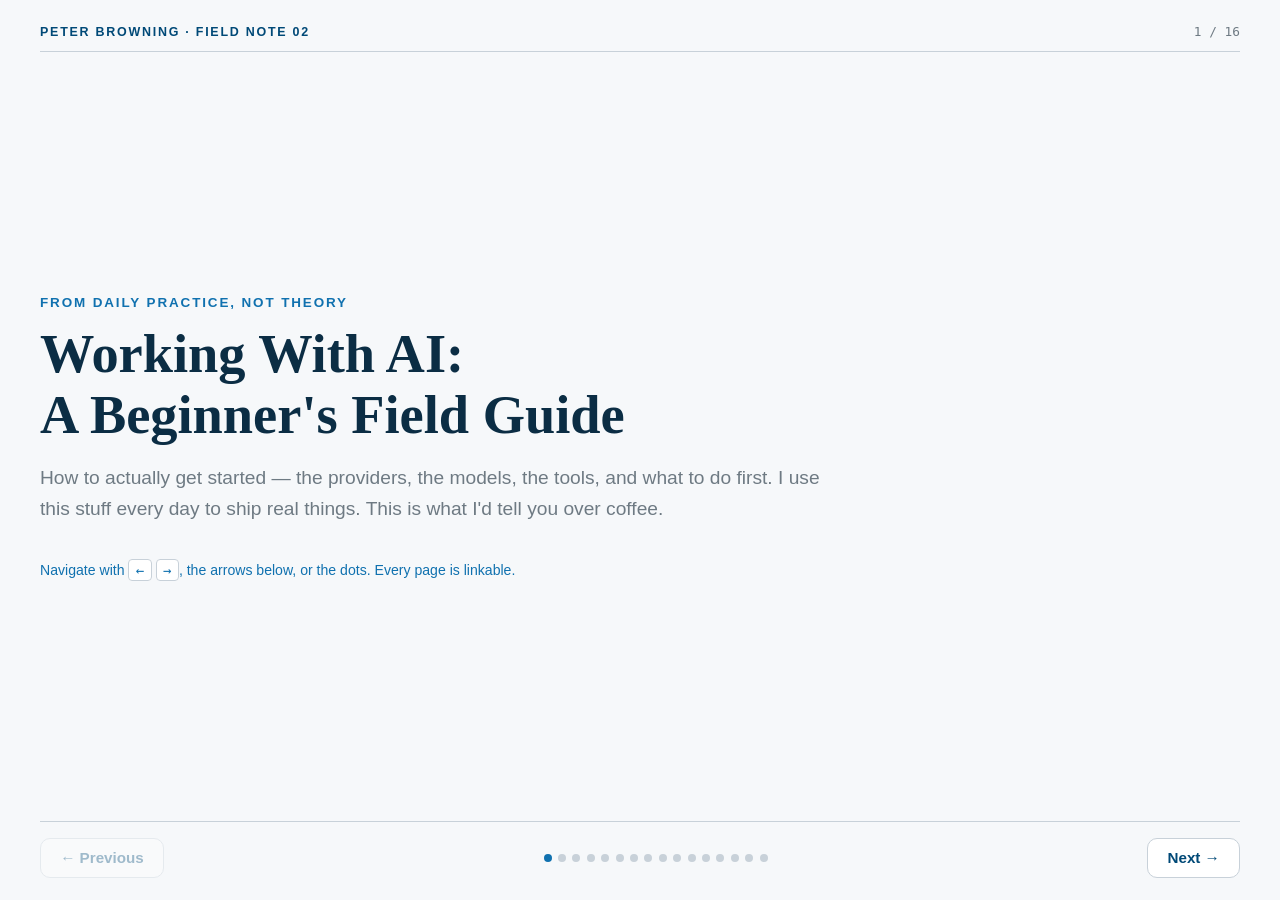
==== commit 3d7528ed: "Field Note 02: visual pass — the deck stops being polite Peter review round 2: centered slides verti" ====
--- a/field-notes/ai-beginners-guide/index.html
+++ b/field-notes/ai-beginners-guide/index.html
@@ -22,17 +22,17 @@
   .deck-head { display: flex; justify-content: space-between; align-items: baseline; border-bottom: 1px solid var(--gray-line-strong); padding-bottom: .75rem; }
   .deck-head .series { font-size: .78rem; letter-spacing: .14em; text-transform: uppercase; color: var(--blue-deep); font-weight: 600; }
   .deck-head .counter { font-family: Consolas, "SFMono-Regular", monospace; font-size: .8rem; color: var(--gray-muted); }
-  .stage { flex: 1; position: relative; padding: 2rem 0 1.5rem; }
+  .stage { flex: 1; position: relative; padding: 1.5rem 0 1.25rem; display: flex; flex-direction: column; }
   .slide { display: none; animation: rise .35s ease; }
-  .slide.active { display: block; }
+  .slide.active { display: block; width: 100%; margin-block: auto; }
   @keyframes rise { from { opacity: 0; transform: translateY(10px); } to { opacity: 1; transform: none; } }
   .kicker { font-size: .84rem; letter-spacing: .14em; text-transform: uppercase; color: var(--blue-bright); font-weight: 700; margin-bottom: .85rem; }
   h1 { font-family: Georgia, "Times New Roman", serif; font-size: clamp(2.2rem, 5vw, 3.4rem); line-height: 1.12; color: var(--blue-ink); max-width: 900px; }
-  h2 { font-family: Georgia, "Times New Roman", serif; font-size: clamp(1.6rem, 3.2vw, 2.35rem); color: var(--blue-ink); margin-bottom: 1rem; }
-  h3 { color: var(--blue-mid); font-size: 1.08rem; }
+  h2 { font-family: Georgia, "Times New Roman", serif; font-size: clamp(1.7rem, 3.4vw, 2.6rem); color: var(--blue-ink); margin-bottom: 1rem; }
+  h3 { color: var(--blue-mid); font-size: 1.12rem; }
   p { line-height: 1.62; }
-  .lede { font-size: clamp(1.05rem, 1.4vw, 1.2rem); color: var(--gray-muted); max-width: 780px; margin-top: 1rem; }
-  .body { font-size: clamp(1rem, 1.2vw, 1.08rem); max-width: 800px; margin-top: .8rem; }
+  .lede { font-size: clamp(1.1rem, 1.5vw, 1.3rem); color: var(--gray-muted); max-width: 800px; margin-top: 1rem; }
+  .body { font-size: clamp(1.02rem, 1.3vw, 1.15rem); max-width: 820px; margin-top: .8rem; }
   .hint { margin-top: 2.2rem; font-size: .88rem; color: var(--blue-bright); }
   .hint kbd { border: 1px solid var(--gray-line-strong); border-radius: 4px; padding: .1rem .4rem; background: #fff; font-family: Consolas, monospace; }
   .aside { margin-top: 1.4rem; max-width: 800px; background: var(--blue-wash); border-left: 4px solid var(--blue-bright); border-radius: 0 10px 10px 0; padding: 1rem 1.2rem; font-size: .98rem; line-height: 1.6; }
@@ -46,9 +46,10 @@
   .cards { display: grid; grid-template-columns: repeat(auto-fit, minmax(250px, 1fr)); gap: 1rem; margin-top: 1.2rem; }
   .card { background: #fff; border: 1px solid var(--gray-line); border-radius: 12px; padding: 1.2rem 1.3rem; box-shadow: var(--shadow); }
   .card h3 { margin-bottom: .4rem; }
-  .card p { font-size: .92rem; color: var(--gray-muted); line-height: 1.55; }
-  .card .models { font-family: Consolas, monospace; font-size: .8rem; color: var(--blue-bright); margin-bottom: .5rem; }
-  .card .ic { width: 30px; height: 30px; margin-bottom: .55rem; fill: none; stroke: var(--blue-deep); stroke-width: 1.7; stroke-linecap: round; stroke-linejoin: round; }
+  .card p { font-size: .97rem; color: var(--gray-muted); line-height: 1.55; }
+  .card .models { font-family: Consolas, monospace; font-size: .84rem; color: var(--blue-bright); margin-bottom: .5rem; display: flex; align-items: center; gap: .45rem; }
+  .card .models .glyph { width: 17px; height: 17px; }
+  .card .ic { width: 46px; height: 46px; padding: .55rem; margin-bottom: .6rem; background: var(--blue-wash); border-radius: 12px; fill: none; stroke: var(--blue-deep); stroke-width: 1.7; stroke-linecap: round; stroke-linejoin: round; }
   .wordmark { display: inline-block; margin-bottom: .5rem; padding: .3rem .7rem; border-radius: 8px; font-weight: 800; font-size: .82rem; letter-spacing: .06em; }
   .wordmark.others { background: var(--blue-wash); color: var(--blue-deep); }
   .logo-img { display: block; margin: .45rem 0 .9rem; }
@@ -90,24 +91,47 @@
   .plan.hot { background: var(--blue-wash); }
   .plans-cap { max-width: 940px; margin-top: .6rem; color: var(--gray-muted); font-size: .8rem; }
 
-  .ide { max-width: 860px; margin-top: 1.3rem; border: 1px solid var(--gray-line-strong); border-radius: 12px; overflow: hidden; background: #fff; box-shadow: var(--shadow); font-size: .78rem; }
-  .ide-bar { display: flex; align-items: center; gap: .45rem; background: var(--blue-ink); padding: .5rem .8rem; color: #B9CBD9; }
-  .ide-bar i { width: 10px; height: 10px; border-radius: 50%; background: #3E5A73; }
+  .ide { max-width: 900px; margin-top: 1.3rem; border: 1px solid #1c1c1c; border-radius: 12px; overflow: hidden; background: #1e1e1e; box-shadow: var(--shadow); font-size: .8rem; }
+  .ide-bar { display: flex; align-items: center; gap: .45rem; background: #323233; padding: .5rem .8rem; color: #ababab; font-size: .74rem; }
+  .ide-bar i { width: 11px; height: 11px; border-radius: 50%; }
+  .ide-bar i:nth-child(1) { background: #f45c57; } .ide-bar i:nth-child(2) { background: #f6bd3b; } .ide-bar i:nth-child(3) { background: #40c463; }
   .ide-bar span { margin-left: .4rem; }
-  .ide-body { display: grid; grid-template-columns: 150px 1fr 230px; min-height: 240px; }
+  .ide-body { display: grid; grid-template-columns: 170px 1fr 240px; min-height: 240px; }
   @media (max-width: 680px) { .ide-body { grid-template-columns: 1fr; } }
-  .ide-side { background: var(--gray-soft); border-right: 1px solid var(--gray-line); padding: .7rem; }
-  .ide-side b { display: block; color: var(--gray-muted); font-size: .62rem; letter-spacing: .08em; margin-bottom: .5rem; }
-  .ide-side i { display: block; height: 8px; border-radius: 4px; background: var(--gray-line-strong); margin-bottom: .45rem; }
-  .ide-code { padding: .8rem .9rem; }
-  .ide-code i { display: block; height: 8px; border-radius: 4px; margin-bottom: .5rem; background: var(--gray-line); }
-  .ide-code i.b { background: var(--blue-bright); opacity: .55; }
-  .ide-code i.d { background: var(--blue-deep); opacity: .45; }
-  .ide-ai { border-left: 1px solid var(--gray-line); padding: .7rem .8rem; background: var(--blue-wash); }
-  .ide-ai b { display: block; color: var(--blue-deep); font-size: .64rem; letter-spacing: .08em; margin-bottom: .55rem; }
-  .ide-ai .bub { border-radius: 8px; padding: .5rem .6rem; font-size: .74rem; line-height: 1.45; margin-bottom: .45rem; background: #fff; border: 1px solid var(--gray-line); }
-  .ide-ai .bub.you { background: var(--blue-deep); color: #fff; border: none; }
-  .ide-cap { max-width: 860px; margin-top: .55rem; color: var(--gray-muted); font-size: .8rem; }
+  .ide-side { background: #252526; border-right: 1px solid #1c1c1c; padding: .7rem .55rem; }
+  .ide-side b { display: block; color: #8a8a8a; font-size: .64rem; letter-spacing: .08em; margin-bottom: .55rem; padding-left: .4rem; }
+  .ide-side .f { display: block; color: #cccccc; font-family: "Segoe UI", sans-serif; font-size: .78rem; padding: .22rem .4rem .22rem 1.3rem; border-radius: 4px; }
+  .ide-side .f.dir { padding-left: .4rem; color: #e8e8e8; font-weight: 600; }
+  .ide-side .f.on { background: #37373d; color: #fff; }
+  .ide-code { padding: .75rem .4rem; overflow-x: auto; }
+  .ide-code pre { margin: 0; font-family: Consolas, "SFMono-Regular", monospace; font-size: .78rem; line-height: 1.75; color: #d4d4d4; }
+  .ide-code .ln { display: inline-block; width: 2.1em; margin-right: .8em; color: #858585; text-align: right; user-select: none; }
+  .ide-code .cm { color: #6a9955; } .ide-code .kw { color: #569cd6; } .ide-code .st { color: #ce9178; }
+  .ide-code .fn { color: #dcdcaa; } .ide-code .vr { color: #9cdcfe; }
+  .ide-ai { border-left: 1px solid #1c1c1c; padding: .7rem .8rem; background: #252526; }
+  .ide-ai b { display: block; color: #8a8a8a; font-size: .64rem; letter-spacing: .08em; margin-bottom: .55rem; }
+  .ide-ai .bub { border-radius: 8px; padding: .5rem .6rem; font-size: .76rem; line-height: 1.45; margin-bottom: .45rem; background: #1e1e1e; border: 1px solid #3c3c3c; color: #d4d4d4; }
+  .ide-ai .bub.you { background: var(--blue-bright); color: #fff; border: none; }
+  .ide-status { display: flex; gap: 1.1rem; background: #007acc; color: #fff; font-size: .7rem; padding: .28rem .8rem; }
+  .ide-cap { max-width: 900px; margin-top: .55rem; color: var(--gray-muted); font-size: .8rem; }
+
+  .whofor { display: grid; grid-template-columns: minmax(0, 1.05fr) minmax(0, .9fr); gap: clamp(1.5rem, 3.5vw, 3.5rem); align-items: center; }
+  @media (max-width: 860px) { .whofor { grid-template-columns: 1fr; } }
+  .personas { display: grid; gap: 1.1rem; }
+  .persona { display: grid; justify-items: center; text-align: center; gap: .15rem; background: #fff; border: 1px solid var(--gray-line); border-radius: 14px; padding: 1.2rem 1.3rem 1.15rem; box-shadow: var(--shadow); }
+  .persona svg { width: min(150px, 45%); height: auto; margin-bottom: .35rem; }
+  .persona strong { font-family: Georgia, serif; font-size: 1.15rem; color: var(--blue-ink); }
+  .persona small { color: var(--gray-muted); font-size: .88rem; line-height: 1.45; }
+
+  .map-visual { margin-top: 1.6rem; }
+  .map-visual svg { display: block; width: 100%; height: auto; font-family: "Segoe UI", sans-serif; }
+  .agenda { display: none; }
+  @media (max-width: 760px) { .map-visual { display: none; } .agenda { display: grid; } }
+
+  .field-rows { display: grid; gap: .5rem; margin: .35rem 0 .6rem; }
+  .field-row { display: flex; align-items: center; gap: .55rem; font-size: .92rem; font-weight: 600; color: var(--gray-ink); }
+  .field-row .glyph { width: 18px; height: 18px; }
+  .grok-mark { font-family: Consolas, monospace; font-weight: 700; font-size: .66rem; letter-spacing: .12em; color: #fff; background: #000; border-radius: 4px; padding: .18rem .4rem; }
 
   .proscons { display: grid; grid-template-columns: 1fr 1fr; gap: 1.1rem; margin-top: 1.2rem; }
   @media (max-width: 720px) { .proscons { grid-template-columns: 1fr; } }
@@ -174,18 +198,50 @@
 
     <!-- 2 · Who this is for -->
     <section class="slide">
-      <div class="kicker">Before we start</div>
-      <h2>Who this is for</h2>
-      <p class="body">Unless you've been living under a rock, you already know roughly
-      what AI and large language models are. We're skipping that. This guide is about
-      <strong>getting started</strong>: maybe you're a product owner who wants to learn
-      to vibe code, or you're just curious whether AI can take a few routine chores off
-      your plate. Providers, models, tools, first steps — covered.</p>
-      <div class="aside">
-        Fair warning: this is my experience, not a certification. I'm not a pro — I'm a
-        product guy who started using AI daily and ended up shipping real software with
-        it. I'm writing down what I learned because the answer to "where do I start?"
-        shouldn't take months to find. It took me months.
+      <div class="whofor">
+        <div>
+          <div class="kicker">Before we start</div>
+          <h2>Who this is for</h2>
+          <p class="body">Unless you've been living under a rock, you already know roughly
+          what AI and large language models are. We're skipping that. This guide is about
+          <strong>getting started</strong>: maybe you're a product owner who wants to learn
+          to vibe code, or you're just curious whether AI can take a few routine chores off
+          your plate. Providers, models, tools, first steps — covered.</p>
+          <div class="aside">
+            Fair warning: this is my experience, not a certification. I'm not a pro — I'm a
+            product guy who started using AI daily and ended up shipping real software with
+            it. I'm writing down what I learned because the answer to "where do I start?"
+            shouldn't take months to find. It took me months.
+          </div>
+        </div>
+        <div class="personas" role="img" aria-label="Two readers this guide is written for: the product owner who wants to build, and the curious professional who wants routine work off their plate">
+          <div class="persona">
+            <svg viewBox="0 0 120 100" aria-hidden="true">
+              <circle cx="46" cy="26" r="12" fill="#1071AF"/>
+              <path d="M24 78c0-14 10-24 22-24s22 10 22 24" fill="#1071AF"/>
+              <rect x="62" y="46" width="40" height="26" rx="3" fill="#0B2D44"/>
+              <rect x="65" y="49" width="34" height="17" rx="1.5" fill="#E9F1F7"/>
+              <path d="M70 54h12M70 58h18M70 62h9" stroke="#1071AF" stroke-width="2" stroke-linecap="round"/>
+              <rect x="56" y="72" width="52" height="4" rx="2" fill="#0B2D44"/>
+              <path d="M104 38l3-7 3 7-3 7z" fill="#1071AF"/>
+            </svg>
+            <strong>The builder</strong>
+            <small>A product owner who wants to learn to vibe code</small>
+          </div>
+          <div class="persona">
+            <svg viewBox="0 0 120 100" aria-hidden="true">
+              <circle cx="60" cy="30" r="12" fill="#004977"/>
+              <path d="M38 82c0-14 10-24 22-24s22 10 22 24" fill="#004977"/>
+              <circle cx="88" cy="22" r="3" fill="#1071AF"/>
+              <circle cx="97" cy="34" r="2.4" fill="#1071AF" opacity=".7"/>
+              <circle cx="30" cy="26" r="2.4" fill="#1071AF" opacity=".7"/>
+              <path d="M22 40c3 0 5-2 5-5 0 3 2 5 5 5-3 0-5 2-5 5 0-3-2-5-5-5z" fill="#1071AF"/>
+              <path d="M86 42c4 0 7-3 7-7 0 4 3 7 7 7-4 0-7 3-7 7 0-4-3-7-7-7z" fill="#1071AF"/>
+            </svg>
+            <strong>The curious</strong>
+            <small>Wants AI to take routine chores off their plate</small>
+          </div>
+        </div>
       </div>
     </section>
 
@@ -195,6 +251,60 @@
       <h2>The map</h2>
       <p class="lede">Eleven short topics, ending with a real worked example. Four of them
       open doors to deeper dives — published separately as this series grows.</p>
+      <div class="map-visual" role="img" aria-label="A winding trail through eleven numbered stops, from 'What can you even do with AI' to the final worked example. Stops 9, 10, and 11 are marked as deep dives.">
+        <svg viewBox="0 0 1120 400">
+          <!-- the trail -->
+          <path d="M 50 70 L 920 70 C 1015 70 1058 102 1058 132 C 1058 163 1015 195 920 195 L 110 195 C 58 195 28 226 28 258 C 28 289 58 320 110 320 L 1005 320"
+                fill="none" stroke="#C8D1D9" stroke-width="4" stroke-dasharray="1 10" stroke-linecap="round"/>
+          <!-- start -->
+          <g font-family="Consolas, monospace" font-size="11.5" font-weight="700">
+            <rect x="16" y="42" width="58" height="20" rx="10" fill="#004977"/>
+            <text x="45" y="56" fill="#fff" text-anchor="middle" letter-spacing="1">START</text>
+          </g>
+          <!-- finish flag -->
+          <g>
+            <path d="M1030 320 v-46" stroke="#004977" stroke-width="3" stroke-linecap="round"/>
+            <path d="M1030 274 h34 l-9 10 9 10 h-34 z" fill="#1071AF"/>
+            <text x="1032" y="348" font-size="12.5" font-weight="700" fill="#123B5C" text-anchor="middle">the worked</text>
+            <text x="1032" y="363" font-size="12.5" font-weight="700" fill="#123B5C" text-anchor="middle">example</text>
+          </g>
+          <!-- row 1 stops -->
+          <g text-anchor="middle">
+            <g><circle cx="110" cy="70" r="17" fill="#fff" stroke="#004977" stroke-width="2.5"/><text x="110" y="75" font-family="Consolas" font-size="13" font-weight="700" fill="#004977">01</text><text x="110" y="112" font-size="13.5" fill="#333B41">What can you even do with AI?</text></g>
+            <g><circle cx="380" cy="70" r="17" fill="#fff" stroke="#004977" stroke-width="2.5"/><text x="380" y="75" font-family="Consolas" font-size="13" font-weight="700" fill="#004977">02</text><text x="380" y="112" font-size="13.5" fill="#333B41">What I've personally used it for</text></g>
+            <g><circle cx="650" cy="70" r="17" fill="#fff" stroke="#004977" stroke-width="2.5"/><text x="650" y="75" font-family="Consolas" font-size="13" font-weight="700" fill="#004977">03</text><text x="650" y="112" font-size="13.5" fill="#333B41">Providers &amp; their apps</text></g>
+            <g><circle cx="920" cy="70" r="17" fill="#fff" stroke="#004977" stroke-width="2.5"/><text x="920" y="75" font-family="Consolas" font-size="13" font-weight="700" fill="#004977">04</text><text x="920" y="112" font-size="13.5" fill="#333B41">Models come in tiers</text></g>
+          </g>
+          <!-- row 2 stops -->
+          <g text-anchor="middle">
+            <g><circle cx="920" cy="195" r="17" fill="#fff" stroke="#004977" stroke-width="2.5"/><text x="920" y="200" font-family="Consolas" font-size="13" font-weight="700" fill="#004977">05</text><text x="920" y="237" font-size="13.5" fill="#333B41">Tokens are the gasoline</text></g>
+            <g><circle cx="650" cy="195" r="17" fill="#fff" stroke="#004977" stroke-width="2.5"/><text x="650" y="200" font-family="Consolas" font-size="13" font-weight="700" fill="#004977">06</text><text x="650" y="237" font-size="13.5" fill="#333B41">What it costs to play</text></g>
+            <g><circle cx="380" cy="195" r="17" fill="#fff" stroke="#004977" stroke-width="2.5"/><text x="380" y="200" font-family="Consolas" font-size="13" font-weight="700" fill="#004977">07</text><text x="380" y="237" font-size="13.5" fill="#333B41">The app, or the toolbox (IDE)</text></g>
+            <g><circle cx="110" cy="195" r="17" fill="#fff" stroke="#004977" stroke-width="2.5"/><text x="110" y="200" font-family="Consolas" font-size="13" font-weight="700" fill="#004977">08</text><text x="110" y="237" font-size="13.5" fill="#333B41">What you need to start</text></g>
+          </g>
+          <!-- row 3 stops: the deep dives -->
+          <g text-anchor="middle">
+            <g>
+              <circle cx="340" cy="320" r="24" fill="none" stroke="#1071AF" stroke-width="1.6" stroke-dasharray="4 4"/>
+              <circle cx="340" cy="320" r="17" fill="#E9F1F7" stroke="#004977" stroke-width="2.5"/><text x="340" y="325" font-family="Consolas" font-size="13" font-weight="700" fill="#004977">09</text>
+              <text x="340" y="285" font-size="13.5" fill="#333B41">Context is the whole game</text>
+              <text x="340" y="368" font-family="Consolas" font-size="10.5" font-weight="700" letter-spacing="1" fill="#1071AF">DEEP DIVE</text>
+            </g>
+            <g>
+              <circle cx="610" cy="320" r="24" fill="none" stroke="#1071AF" stroke-width="1.6" stroke-dasharray="4 4"/>
+              <circle cx="610" cy="320" r="17" fill="#E9F1F7" stroke="#004977" stroke-width="2.5"/><text x="610" y="325" font-family="Consolas" font-size="13" font-weight="700" fill="#004977">10</text>
+              <text x="610" y="285" font-size="13.5" fill="#333B41">The operator matters more</text>
+              <text x="610" y="368" font-family="Consolas" font-size="10.5" font-weight="700" letter-spacing="1" fill="#1071AF">DEEP DIVE ×2</text>
+            </g>
+            <g>
+              <circle cx="880" cy="320" r="24" fill="none" stroke="#1071AF" stroke-width="1.6" stroke-dasharray="4 4"/>
+              <circle cx="880" cy="320" r="17" fill="#E9F1F7" stroke="#004977" stroke-width="2.5"/><text x="880" y="325" font-family="Consolas" font-size="13" font-weight="700" fill="#004977">11</text>
+              <text x="880" y="285" font-size="13.5" fill="#333B41">Vibe coding — a real example</text>
+              <text x="880" y="368" font-family="Consolas" font-size="10.5" font-weight="700" letter-spacing="1" fill="#1071AF">DEEP DIVE</text>
+            </g>
+          </g>
+        </svg>
+      </div>
       <ul class="agenda">
         <li><span class="n">01</span> What can you even do with AI?</li>
         <li><span class="n">02</span> What I've personally used it for</li>
@@ -267,9 +377,12 @@
       <div class="kicker">The players</div>
       <h2>Two core providers, plus a chasing pack</h2>
       <div class="cards">
-        <div class="card"><img class="logo-img anthropic" src="assets/anthropic-logo.svg" alt="Anthropic"><div class="models">app: Claude</div><p>One of the two core players. Their models power everything I've built this year.</p></div>
-        <div class="card"><img class="logo-img openai" src="assets/openai-logo.svg" alt="OpenAI"><div class="models">app: ChatGPT</div><p>The other core player, and the household name most people meet first.</p></div>
-        <div class="card"><span class="wordmark others">+ THE FIELD</span><h3>The second bucket</h3><div class="models">Google Gemini · xAI Grok</div><p>Capable and improving fast — just not where I'd point a beginner today.</p></div>
+        <div class="card"><img class="logo-img anthropic" src="assets/anthropic-logo.svg" alt="Anthropic"><div class="models"><img class="glyph" src="assets/claude.svg" alt="">app: Claude</div><p>One of the two core players. Their models power everything I've built this year.</p></div>
+        <div class="card"><img class="logo-img openai" src="assets/openai-logo.svg" alt="OpenAI"><div class="models"><img class="glyph" src="assets/openai-logo-glyph.svg" alt="">app: ChatGPT</div><p>The other core player, and the household name most people meet first.</p></div>
+        <div class="card"><span class="wordmark others">+ THE FIELD</span><h3>The second bucket</h3><div class="field-rows">
+          <span class="field-row"><img class="glyph" src="assets/googlegemini.svg" alt="">Google Gemini</span>
+          <span class="field-row"><span class="grok-mark" aria-hidden="true">GROK</span>xAI Grok</span>
+        </div><p>Capable and improving fast — just not where I'd point a beginner today.</p></div>
       </div>
       <div class="aside">
         The competition from China is real, too: Moonshot's open-weights
@@ -361,22 +474,33 @@
       hammer, a drill, and a level inside. An IDE is that toolbox for building software:
       one app that gathers the tools, including direct connections to AI models from
       every provider. The most common one is VS Code.</p>
-      <div class="ide" role="img" aria-label="Schematic of an IDE: file explorer, code editor, and an AI assistant panel side by side">
-        <div class="ide-bar"><i></i><i></i><i></i><span>my-first-app — IDE (e.g. VS Code)</span></div>
+      <div class="ide" role="img" aria-label="A faithful mock-up of an IDE like VS Code: a file explorer on the left, a code editor with a dark-mode toggle script in the middle, and an AI assistant panel on the right">
+        <div class="ide-bar"><i></i><i></i><i></i><span>app.js — my-first-app — Visual Studio Code</span></div>
         <div class="ide-body">
-          <div class="ide-side"><b>FILES</b><i style="width:80%"></i><i style="width:65%"></i><i style="width:72%"></i><i style="width:50%"></i><i style="width:60%"></i></div>
-          <div class="ide-code">
-            <i class="d" style="width:38%"></i><i style="width:72%"></i><i class="b" style="width:55%"></i><i style="width:64%"></i>
-            <i class="b" style="width:47%"></i><i style="width:30%"></i><i class="d" style="width:52%"></i><i style="width:68%"></i><i class="b" style="width:41%"></i>
+          <div class="ide-side">
+            <b>EXPLORER</b>
+            <span class="f dir">▾ my-first-app</span>
+            <span class="f">index.html</span>
+            <span class="f">styles.css</span>
+            <span class="f on">app.js</span>
+            <span class="f">README.md</span>
           </div>
+          <div class="ide-code"><pre><code><span class="ln">1</span><span class="cm">// settings page — dark mode</span>
+<span class="ln">2</span><span class="kw">const</span> <span class="vr">toggle</span> = <span class="vr">document</span>.<span class="fn">querySelector</span>(<span class="st">'#dark-toggle'</span>);
+<span class="ln">3</span><span class="vr">toggle</span>.<span class="fn">addEventListener</span>(<span class="st">'change'</span>, () <span class="kw">=&gt;</span> {
+<span class="ln">4</span>  <span class="vr">document</span>.<span class="vr">body</span>.<span class="vr">classList</span>.<span class="fn">toggle</span>(<span class="st">'dark'</span>);
+<span class="ln">5</span>  <span class="vr">localStorage</span>.<span class="fn">setItem</span>(<span class="st">'theme'</span>,
+<span class="ln">6</span>    <span class="vr">toggle</span>.<span class="vr">checked</span> ? <span class="st">'dark'</span> : <span class="st">'light'</span>);
+<span class="ln">7</span>});</code></pre></div>
           <div class="ide-ai">
             <b>AI ASSISTANT</b>
             <div class="bub you">Add a dark mode toggle to the settings page</div>
             <div class="bub">Done — added the toggle and wired it to save the preference. Want me to run the tests?</div>
           </div>
         </div>
-      </div>
-      <p class="ide-cap">Schematic, not a screenshot: your files on the left, your code in the middle, and the AI working alongside — all in one app.</p>
+        <div class="ide-status"><span>main</span><span>✓ no problems</span><span>Ln 7, Col 3</span></div>
+      </div>
+      <p class="ide-cap">A faithful mock-up, not a marketing shot: your files on the left, your code in the middle, and the AI working alongside — all in one app.</p>
       <div class="proscons">
         <div class="pc">
           <header>Native apps (Claude, ChatGPT)</header>
